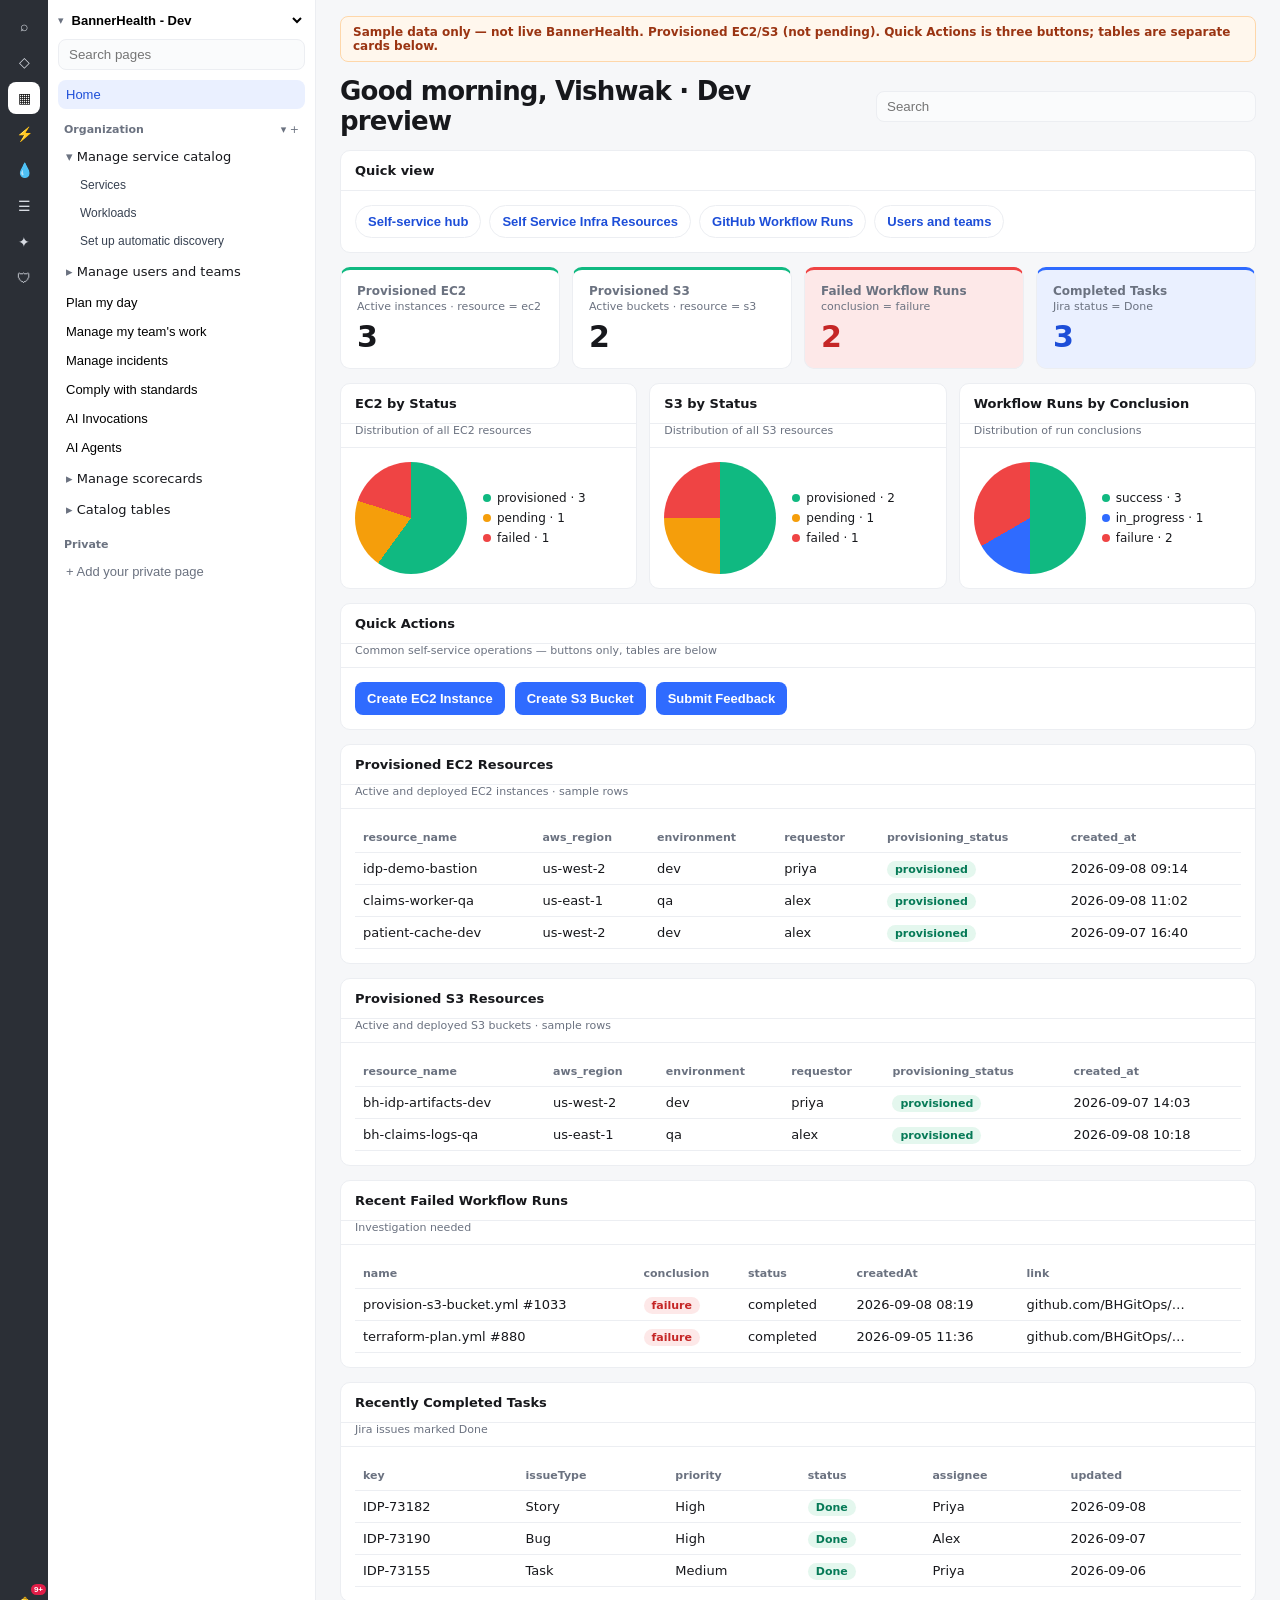
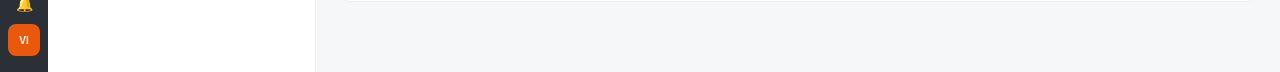
==== dashboard/OPEN-THIS.html @ 6543e271 "Add a double-click Home preview so the layout works without a local server. localhost:4173 on the cl" ====
<!DOCTYPE html>
<html lang="en">
<head>
  <meta charset="UTF-8" />
  <meta name="viewport" content="width=device-width, initial-scale=1.0" />
  <title>BannerHealth Home preview (sample data)</title>
  <style>
:root {
  --bg: #f6f7f9;
  --card: #fff;
  --text: #17181c;
  --muted: #6b7280;
  --line: #eceef2;
  --blue: #2f6bff;
  --green: #067a57;
  --amber: #b45309;
  --red: #c52626;
  --rail: #2b2f36;
}
* { box-sizing: border-box; }
body {
  margin: 0;
  font-family: Inter, "Segoe UI", system-ui, sans-serif;
  color: var(--text);
  background: var(--bg);
}
.shell {
  display: grid;
  grid-template-columns: 48px 268px 1fr;
  min-height: 100vh;
}
.rail {
  background: var(--rail);
  color: #d7dbe2;
  display: flex;
  flex-direction: column;
  align-items: center;
  padding: 10px 0 16px;
  gap: 4px;
}
.rail-btn {
  width: 32px;
  height: 32px;
  border: 0;
  border-radius: 8px;
  background: transparent;
  color: inherit;
  cursor: default;
  font-size: 14px;
  position: relative;
}
.rail-btn.active { background: #fff; color: #111; }
.rail-spacer { flex: 1; }
.bell span {
  position: absolute;
  top: -4px;
  right: -6px;
  background: #e11d48;
  color: #fff;
  font-size: 8px;
  font-weight: 700;
  padding: 1px 3px;
  border-radius: 8px;
}
.avatar {
  background: #ea580c;
  color: #fff;
  font-size: 10px;
  font-weight: 700;
}
.sidebar {
  background: #fff;
  border-right: 1px solid var(--line);
  padding: 12px 10px 32px;
  overflow: auto;
}
.org-switch {
  display: flex;
  align-items: center;
  gap: 4px;
  font-weight: 650;
  font-size: 13px;
  margin-bottom: 10px;
}
.org-switch select {
  border: 0;
  font-weight: 650;
  font-size: 13px;
  width: 100%;
  background: transparent;
  cursor: pointer;
}
.org-caret { color: var(--muted); font-size: 11px; }
.search {
  width: 100%;
  border: 1px solid var(--line);
  border-radius: 8px;
  padding: 7px 10px;
  background: #fafbfc;
  margin-bottom: 10px;
}
.search.wide { max-width: 380px; margin: 0; }
.nav-label {
  font-size: 11px;
  color: var(--muted);
  font-weight: 650;
  margin: 14px 6px 6px;
  display: flex;
  justify-content: space-between;
}
.nav-tools { font-weight: 500; }
.nav, summary {
  width: 100%;
  text-align: left;
  border: 0;
  background: transparent;
  padding: 7px 8px;
  border-radius: 8px;
  font-size: 13px;
  cursor: pointer;
}
.nav.home.active, .nav.active, .nav:hover, summary:hover { background: #eaf0ff; color: #1d4ed8; }
.nav.nested { padding-left: 22px; font-size: 12px; color: #374151; }
.nav.muted { color: var(--muted); }
details { margin: 2px 0; }
summary {
  list-style: none;
  font-size: 13px;
}
summary::-webkit-details-marker { display: none; }
summary::before { content: "▸ "; color: var(--muted); }
details[open] > summary::before { content: "▾ "; }
main { padding: 16px 24px 56px; overflow: auto; }
.sample-banner {
  background: #fff7ed;
  border: 1px solid #fed7aa;
  color: #9a3412;
  font-size: 12px;
  font-weight: 600;
  padding: 8px 12px;
  border-radius: 8px;
  margin-bottom: 14px;
}
.top {
  display: flex;
  justify-content: space-between;
  align-items: center;
  gap: 16px;
  margin-bottom: 14px;
}
.top h1 { font-size: 26px; font-weight: 650; margin: 0; letter-spacing: -0.03em; }
.quick-links, .kpis, .pies, .actions, .tables-stack { margin-bottom: 14px; }
.quick-chips {
  display: flex;
  flex-wrap: wrap;
  gap: 8px;
}
.chip {
  border: 1px solid var(--line);
  background: #fff;
  border-radius: 999px;
  padding: 8px 12px;
  font-size: 13px;
  color: #1d4ed8;
  font-weight: 600;
  cursor: pointer;
}
.kpis { display: grid; grid-template-columns: repeat(4, 1fr); gap: 12px; }
.kpi, .card {
  background: var(--card);
  border: 1px solid var(--line);
  border-radius: 10px;
}
.kpi { padding: 14px 16px; border-top: 3px solid #c9d4e8; }
.kpi.warn { border-top-color: #f59e0b; }
.kpi.bad { border-top-color: #ef4444; }
.kpi.good { border-top-color: #10b981; }
.kpi.info { border-top-color: var(--blue); }
.kpi .label { font-size: 12px; color: var(--muted); font-weight: 600; }
.kpi .hint { font-size: 11px; color: var(--muted); margin-top: 2px; }
.kpi .value { font-size: 30px; font-weight: 700; margin-top: 6px; letter-spacing: -0.04em; }
.pies { display: grid; grid-template-columns: repeat(3, 1fr); gap: 12px; }
.card h3 { margin: 0; font-size: 13px; padding: 12px 14px; border-bottom: 1px solid var(--line); }
.card .sub { font-size: 11px; color: var(--muted); font-weight: 500; margin: 0; padding: 0 14px 10px; border-bottom: 1px solid var(--line); }
.card-b { padding: 14px; }
.pie-wrap { display: flex; align-items: center; gap: 16px; }
.pie { width: 112px; height: 112px; border-radius: 50%; flex: 0 0 auto; }
.legend { font-size: 12px; display: grid; gap: 6px; }
.swatch { width: 8px; height: 8px; border-radius: 50%; display: inline-block; margin-right: 6px; }
.action-row { display: flex; flex-wrap: wrap; gap: 10px; }
.btn {
  border: 0;
  background: var(--blue);
  color: #fff;
  border-radius: 8px;
  padding: 9px 12px;
  font-weight: 600;
  font-size: 13px;
  cursor: pointer;
}
.tables-stack { display: grid; gap: 14px; }
table { width: 100%; border-collapse: collapse; font-size: 13px; }
th, td { text-align: left; padding: 8px; border-bottom: 1px solid var(--line); }
th { color: var(--muted); font-size: 11px; }
.badge { border-radius: 999px; padding: 2px 8px; font-size: 11px; font-weight: 650; }
.ok { background: #e4f7ee; color: var(--green); }
.warn { background: #fff4df; color: var(--amber); }
.bad { background: #fde8e8; color: var(--red); }
.info { background: #eaf0ff; color: #1d4ed8; }
.empty { color: var(--muted); font-size: 13px; padding: 8px 0; }
@media (max-width: 1200px) {
  .kpis, .pies { grid-template-columns: 1fr 1fr; }
}
@media (max-width: 900px) {
  .shell { grid-template-columns: 1fr; }
  .rail { display: none; }
  .kpis, .pies { grid-template-columns: 1fr; }
}

  </style>
</head>
<body>
  <div class="shell">
    <nav class="rail" aria-label="Port modules">
      <button class="rail-btn" title="Search">⌕</button>
      <button class="rail-btn" title="Catalog">◇</button>
      <button class="rail-btn active" title="Home">▦</button>
      <button class="rail-btn" title="Self-service">⚡</button>
      <button class="rail-btn" title="Data">💧</button>
      <button class="rail-btn" title="Builder">☰</button>
      <button class="rail-btn" title="AI">✦</button>
      <button class="rail-btn" title="Security">🛡</button>
      <span class="rail-spacer"></span>
      <button class="rail-btn bell" title="Notifications">🔔<span>9+</span></button>
      <button class="rail-btn avatar" title="You">VI</button>
    </nav>

    <aside class="sidebar">
      <label class="org-switch">
        <span class="org-caret">▾</span>
        <select id="orgSwitch" aria-label="Port organization">
          <option value="dev">BannerHealth - Dev</option>
          <option value="qa">BannerHealth - QA</option>
          <option value="prod">BannerHealth - Prod</option>
        </select>
      </label>
      <input class="search" placeholder="Search pages" />

      <button class="nav home active">Home</button>

      <div class="nav-label">
        Organization
        <span class="nav-tools">▾ +</span>
      </div>

      <details open>
        <summary>Manage service catalog</summary>
        <button class="nav nested">Services</button>
        <button class="nav nested">Workloads</button>
        <button class="nav nested">Set up automatic discovery</button>
      </details>
      <details>
        <summary>Manage users and teams</summary>
        <button class="nav nested">Users</button>
        <button class="nav nested">Environments</button>
        <button class="nav nested">Teams</button>
        <button class="nav nested">Groups</button>
      </details>
      <button class="nav">Plan my day</button>
      <button class="nav">Manage my team's work</button>
      <button class="nav">Manage incidents</button>
      <button class="nav">Comply with standards</button>
      <button class="nav">AI Invocations</button>
      <button class="nav">AI Agents</button>
      <details>
        <summary>Manage scorecards</summary>
        <button class="nav nested">Scorecards</button>
        <button class="nav nested">Scorecard rules</button>
        <button class="nav nested">Scorecard rule results</button>
      </details>
      <details>
        <summary>Catalog tables</summary>
        <button class="nav nested" data-table="jira">Self-Service Feedback</button>
        <button class="nav nested">Deployments</button>
        <button class="nav nested" data-table="runs">GitHub Workflow Runs</button>
        <button class="nav nested">GitHub Workflows</button>
        <button class="nav nested" data-table="ec2">Self Service Infra Resources</button>
        <button class="nav nested">AWS AMIs</button>
        <button class="nav nested">AWS Security Groups</button>
        <button class="nav nested">AWS Subnets</button>
        <button class="nav nested" data-table="ec2">Terraform-managed EC2</button>
        <button class="nav nested">Classic Load Balancers</button>
        <button class="nav nested">AWS KMS Keys</button>
        <button class="nav nested">Jira Teams</button>
      </details>

      <div class="nav-label">Private</div>
      <button class="nav muted">+ Add your private page</button>
    </aside>

    <main>
      <div class="sample-banner">
        Sample data only — not live BannerHealth. Provisioned EC2/S3 (not pending). Quick Actions is three buttons; tables are separate cards below.
      </div>
      <header class="top">
        <h1 id="greeting">Good afternoon</h1>
        <input class="search wide" id="globalSearch" placeholder="Search" />
      </header>

      <section class="quick-links" id="quickLinks"></section>
      <section class="kpis" id="kpis"></section>
      <section class="pies" id="pies"></section>
      <section class="actions" id="actions"></section>
      <section class="tables-stack" id="tables"></section>
    </main>
  </div>
  <script>
const DATA = {
  user: "Vishwak",
  infra: [
    { resource: "ec2", resource_name: "idp-demo-bastion", aws_region: "us-west-2", environment: "dev", requestor: "priya", provisioning_status: "provisioned", created_at: "2026-09-08 09:14" },
    { resource: "ec2", resource_name: "claims-worker-qa", aws_region: "us-east-1", environment: "qa", requestor: "alex", provisioning_status: "provisioned", created_at: "2026-09-08 11:02" },
    { resource: "ec2", resource_name: "patient-cache-dev", aws_region: "us-west-2", environment: "dev", requestor: "alex", provisioning_status: "provisioned", created_at: "2026-09-07 16:40" },
    { resource: "ec2", resource_name: "analytics-scratch", aws_region: "us-east-1", environment: "dev", requestor: "jordan", provisioning_status: "pending", created_at: "2026-09-06 08:21" },
    { resource: "ec2", resource_name: "tfc-runner-prod", aws_region: "us-west-2", environment: "prod", requestor: "priya", provisioning_status: "failed", created_at: "2026-09-05 13:55" },
    { resource: "s3", resource_name: "bh-idp-artifacts-dev", aws_region: "us-west-2", environment: "dev", requestor: "priya", provisioning_status: "provisioned", created_at: "2026-09-07 14:03" },
    { resource: "s3", resource_name: "bh-claims-logs-qa", aws_region: "us-east-1", environment: "qa", requestor: "alex", provisioning_status: "provisioned", created_at: "2026-09-08 10:18" },
    { resource: "s3", resource_name: "bh-analytics-raw-prod", aws_region: "us-east-1", environment: "prod", requestor: "jordan", provisioning_status: "pending", created_at: "2026-09-04 09:47" },
    { resource: "s3", resource_name: "bh-app-backups-dev", aws_region: "us-west-2", environment: "dev", requestor: "alex", provisioning_status: "failed", created_at: "2026-09-03 17:12" },
  ],
  runs: [
    { name: "change-ec2-instance.yml #1024", conclusion: "success", status: "completed", createdAt: "2026-09-08 12:01", link: "github.com/BHGitOps/…" },
    { name: "change-ec2-instance.yml #1041", conclusion: "in_progress", status: "queued", createdAt: "2026-09-08 12:22", link: "github.com/BHGitOps/…" },
    { name: "change-ec2-instance.yml #998", conclusion: "success", status: "completed", createdAt: "2026-09-07 18:44", link: "github.com/BHGitOps/…" },
    { name: "provision-s3-bucket.yml #1033", conclusion: "failure", status: "completed", createdAt: "2026-09-08 08:19", link: "github.com/BHGitOps/…" },
    { name: "provision-s3-bucket.yml #1011", conclusion: "success", status: "completed", createdAt: "2026-09-06 15:02", link: "github.com/BHGitOps/…" },
    { name: "terraform-plan.yml #880", conclusion: "failure", status: "completed", createdAt: "2026-09-05 11:36", link: "github.com/BHGitOps/…" },
  ],
  jira: [
    { key: "IDP-73182", issueType: "Story", priority: "High", status: "Done", assignee: "Priya", updated: "2026-09-08" },
    { key: "IDP-73201", issueType: "Task", priority: "Medium", status: "In Progress", assignee: "Alex", updated: "2026-09-08" },
    { key: "IDP-73218", issueType: "Story", priority: "Low", status: "To Do", assignee: "Jordan", updated: "2026-09-07" },
    { key: "IDP-73190", issueType: "Bug", priority: "High", status: "Done", assignee: "Alex", updated: "2026-09-07" },
    { key: "IDP-73155", issueType: "Task", priority: "Medium", status: "Done", assignee: "Priya", updated: "2026-09-06" },
  ],
};

const COLORS = {
  provisioned: "#10b981",
  pending: "#f59e0b",
  failed: "#ef4444",
  failure: "#ef4444",
  success: "#10b981",
  in_progress: "#2f6bff",
  Done: "#10b981",
};

function hourGreeting() {
  const h = new Date().getHours();
  if (h < 12) return "Good morning";
  if (h < 17) return "Good afternoon";
  return "Good evening";
}

function query() {
  return (document.getElementById("globalSearch").value || "").toLowerCase();
}

function match(row) {
  const q = query();
  if (!q) return true;
  return JSON.stringify(row).toLowerCase().includes(q);
}

function counts(list, key) {
  const out = {};
  list.forEach((item) => {
    out[item[key]] = (out[item[key]] || 0) + 1;
  });
  return out;
}

function pie(countsMap) {
  if (!Object.keys(countsMap).length) {
    return `<div class="empty">No data for this widget</div>`;
  }
  const total = Object.values(countsMap).reduce((a, b) => a + b, 0) || 1;
  let angle = 0;
  const stops = [];
  Object.entries(countsMap).forEach(([label, n]) => {
    const next = angle + (n / total) * 360;
    stops.push(`${COLORS[label] || "#cbd5e1"} ${angle}deg ${next}deg`);
    angle = next;
  });
  const legend = Object.entries(countsMap)
    .map(
      ([label, n]) =>
        `<div><span class="swatch" style="background:${COLORS[label] || "#cbd5e1"}"></span>${label} · ${n}</div>`
    )
    .join("");
  return `<div class="pie-wrap"><div class="pie" style="background:conic-gradient(${stops.join(",")})"></div><div class="legend">${legend}</div></div>`;
}

function badge(v) {
  const cls = ["provisioned", "success", "Done"].includes(v)
    ? "ok"
    : ["failed", "failure"].includes(v)
      ? "bad"
      : ["pending", "To Do"].includes(v)
        ? "warn"
        : "info";
  return `<span class="badge ${cls}">${v}</span>`;
}

function rowsHtml(list, cols) {
  if (!list.length) return `<div class="empty">No rows for this filter</div>`;
  return `<table><thead><tr>${cols.map((c) => `<th>${c.label}</th>`).join("")}</tr></thead>
    <tbody>${list
      .map(
        (r) =>
          `<tr>${cols
            .map((c) => `<td>${c.badge ? badge(r[c.key]) : r[c.key]}</td>`)
            .join("")}</tr>`
      )
      .join("")}</tbody></table>`;
}

function render() {
  const org = document.getElementById("orgSwitch").value;
  const orgLabel = { dev: "Dev", qa: "QA", prod: "Prod" }[org];
  document.getElementById("greeting").textContent = `${hourGreeting()}, ${DATA.user}  ·  ${orgLabel} preview`;

  const infra = DATA.infra.filter(match);
  const runs = DATA.runs.filter(match);
  const jira = DATA.jira.filter(match);
  const ec2 = infra.filter((r) => r.resource === "ec2");
  const s3 = infra.filter((r) => r.resource === "s3");
  const provisionedEc2 = ec2.filter((r) => r.provisioning_status === "provisioned");
  const provisionedS3 = s3.filter((r) => r.provisioning_status === "provisioned");
  const failedRuns = runs.filter((r) => r.conclusion === "failure");
  const doneJira = jira.filter((r) => r.status === "Done");

  document.getElementById("quickLinks").innerHTML = `
    <article class="card">
      <h3>Quick view</h3>
      <div class="card-b quick-chips">
        <button class="chip">Self-service hub</button>
        <button class="chip" data-table="ec2">Self Service Infra Resources</button>
        <button class="chip" data-table="runs">GitHub Workflow Runs</button>
        <button class="chip">Users and teams</button>
      </div>
    </article>`;

  document.getElementById("kpis").innerHTML = `
    <div class="kpi good">
      <div class="label">Provisioned EC2</div>
      <div class="hint">Active instances · resource = ec2</div>
      <div class="value">${provisionedEc2.length}</div>
    </div>
    <div class="kpi good">
      <div class="label">Provisioned S3</div>
      <div class="hint">Active buckets · resource = s3</div>
      <div class="value">${provisionedS3.length}</div>
    </div>
    <div class="kpi bad">
      <div class="label">Failed Workflow Runs</div>
      <div class="hint">conclusion = failure</div>
      <div class="value">${failedRuns.length}</div>
    </div>
    <div class="kpi info">
      <div class="label">Completed Tasks</div>
      <div class="hint">Jira status = Done</div>
      <div class="value">${doneJira.length}</div>
    </div>`;

  document.getElementById("pies").innerHTML = `
    <article class="card">
      <h3>EC2 by Status</h3>
      <p class="sub">Distribution of all EC2 resources</p>
      <div class="card-b">${pie(counts(ec2, "provisioning_status"))}</div>
    </article>
    <article class="card">
      <h3>S3 by Status</h3>
      <p class="sub">Distribution of all S3 resources</p>
      <div class="card-b">${pie(counts(s3, "provisioning_status"))}</div>
    </article>
    <article class="card">
      <h3>Workflow Runs by Conclusion</h3>
      <p class="sub">Distribution of run conclusions</p>
      <div class="card-b">${pie(counts(runs, "conclusion"))}</div>
    </article>`;

  document.getElementById("actions").innerHTML = `
    <article class="card">
      <h3>Quick Actions</h3>
      <p class="sub">Common self-service operations — buttons only, tables are below</p>
      <div class="card-b action-row">
        <button class="btn">Create EC2 Instance</button>
        <button class="btn">Create S3 Bucket</button>
        <button class="btn">Submit Feedback</button>
      </div>
    </article>`;

  document.getElementById("tables").innerHTML = `
    <article class="card" id="table-ec2">
      <h3>Provisioned EC2 Resources</h3>
      <p class="sub">Active and deployed EC2 instances · sample rows</p>
      <div class="card-b">${rowsHtml(provisionedEc2, [
        { key: "resource_name", label: "resource_name" },
        { key: "aws_region", label: "aws_region" },
        { key: "environment", label: "environment" },
        { key: "requestor", label: "requestor" },
        { key: "provisioning_status", label: "provisioning_status", badge: true },
        { key: "created_at", label: "created_at" },
      ])}</div>
    </article>
    <article class="card" id="table-s3">
      <h3>Provisioned S3 Resources</h3>
      <p class="sub">Active and deployed S3 buckets · sample rows</p>
      <div class="card-b">${rowsHtml(provisionedS3, [
        { key: "resource_name", label: "resource_name" },
        { key: "aws_region", label: "aws_region" },
        { key: "environment", label: "environment" },
        { key: "requestor", label: "requestor" },
        { key: "provisioning_status", label: "provisioning_status", badge: true },
        { key: "created_at", label: "created_at" },
      ])}</div>
    </article>
    <article class="card" id="table-runs">
      <h3>Recent Failed Workflow Runs</h3>
      <p class="sub">Investigation needed</p>
      <div class="card-b">${rowsHtml(failedRuns, [
        { key: "name", label: "name" },
        { key: "conclusion", label: "conclusion", badge: true },
        { key: "status", label: "status" },
        { key: "createdAt", label: "createdAt" },
        { key: "link", label: "link" },
      ])}</div>
    </article>
    <article class="card" id="table-jira">
      <h3>Recently Completed Tasks</h3>
      <p class="sub">Jira issues marked Done</p>
      <div class="card-b">${rowsHtml(doneJira, [
        { key: "key", label: "key" },
        { key: "issueType", label: "issueType" },
        { key: "priority", label: "priority" },
        { key: "status", label: "status", badge: true },
        { key: "assignee", label: "assignee" },
        { key: "updated", label: "updated" },
      ])}</div>
    </article>`;
}

document.getElementById("orgSwitch").onchange = render;
document.getElementById("globalSearch").oninput = render;
document.addEventListener("click", (e) => {
  const btn = e.target.closest("[data-table]");
  if (!btn) return;
  document.getElementById("table-" + btn.dataset.table)?.scrollIntoView({ behavior: "smooth" });
});
render();

  </script>
</body>
</html>
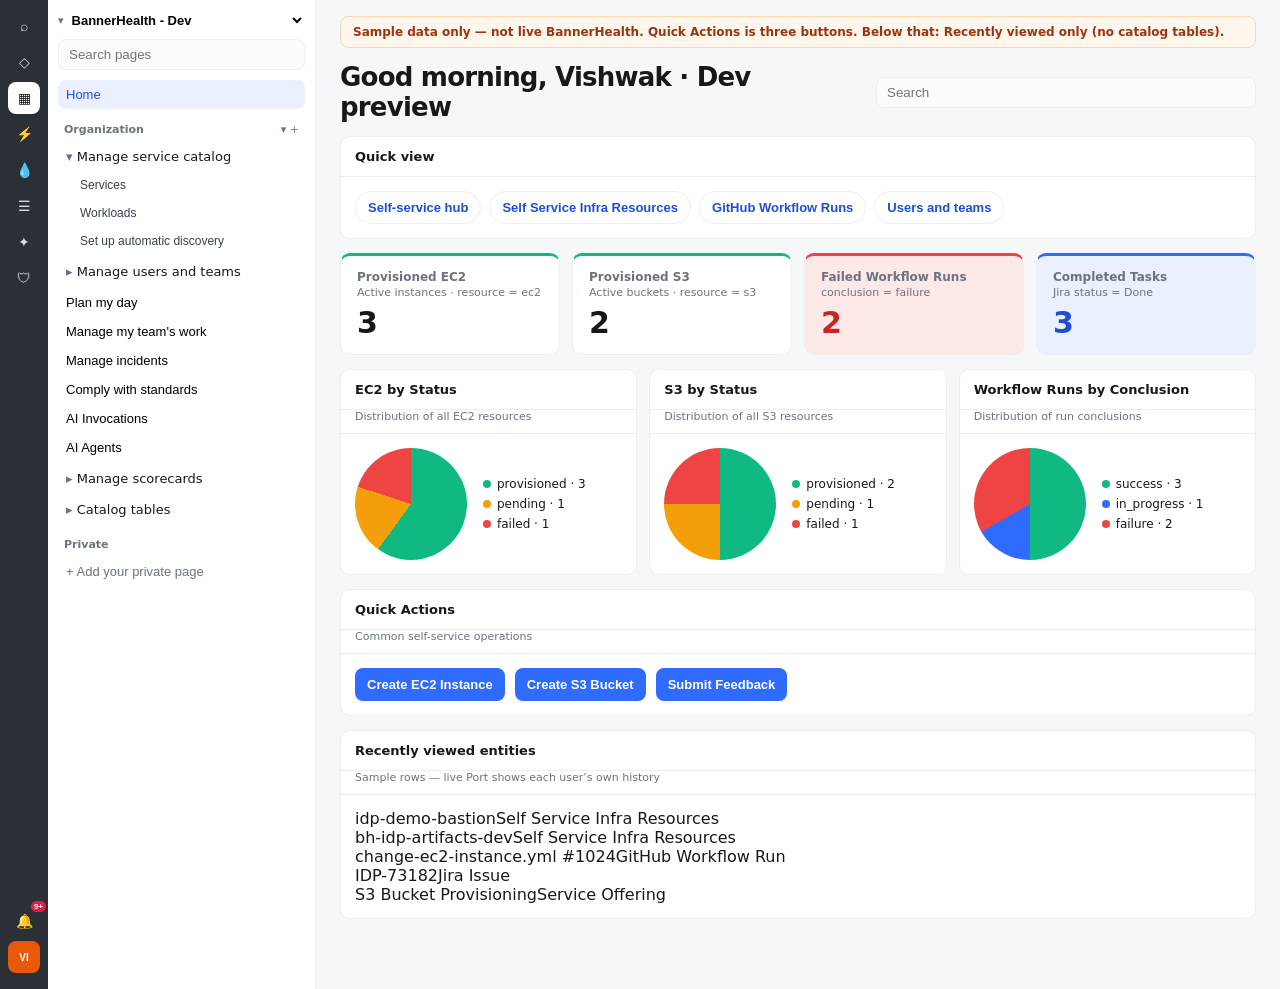
==== commit 0d4d4f4b: "Replace Home catalog tables with Recently viewed only. Keep KPIs, pies, and three Quick Action butto" ====
--- a/dashboard/OPEN-THIS.html
+++ b/dashboard/OPEN-THIS.html
@@ -300,7 +300,7 @@
 
     <main>
       <div class="sample-banner">
-        Sample data only — not live BannerHealth. Provisioned EC2/S3 (not pending). Quick Actions is three buttons; tables are separate cards below.
+        Sample data only — not live BannerHealth. Quick Actions is three buttons. Below that: Recently viewed only (no catalog tables).
       </div>
       <header class="top">
         <h1 id="greeting">Good afternoon</h1>
@@ -311,7 +311,7 @@
       <section class="kpis" id="kpis"></section>
       <section class="pies" id="pies"></section>
       <section class="actions" id="actions"></section>
-      <section class="tables-stack" id="tables"></section>
+      <section class="tables-stack" id="recentlyViewed"></section>
     </main>
   </div>
   <script>
@@ -445,8 +445,8 @@
       <h3>Quick view</h3>
       <div class="card-b quick-chips">
         <button class="chip">Self-service hub</button>
-        <button class="chip" data-table="ec2">Self Service Infra Resources</button>
-        <button class="chip" data-table="runs">GitHub Workflow Runs</button>
+        <button class="chip">Self Service Infra Resources</button>
+        <button class="chip">GitHub Workflow Runs</button>
         <button class="chip">Users and teams</button>
       </div>
     </article>`;
@@ -493,7 +493,7 @@
   document.getElementById("actions").innerHTML = `
     <article class="card">
       <h3>Quick Actions</h3>
-      <p class="sub">Common self-service operations — buttons only, tables are below</p>
+      <p class="sub">Common self-service operations</p>
       <div class="card-b action-row">
         <button class="btn">Create EC2 Instance</button>
         <button class="btn">Create S3 Bucket</button>
@@ -501,63 +501,22 @@
       </div>
     </article>`;
 
-  document.getElementById("tables").innerHTML = `
-    <article class="card" id="table-ec2">
-      <h3>Provisioned EC2 Resources</h3>
-      <p class="sub">Active and deployed EC2 instances · sample rows</p>
-      <div class="card-b">${rowsHtml(provisionedEc2, [
-        { key: "resource_name", label: "resource_name" },
-        { key: "aws_region", label: "aws_region" },
-        { key: "environment", label: "environment" },
-        { key: "requestor", label: "requestor" },
-        { key: "provisioning_status", label: "provisioning_status", badge: true },
-        { key: "created_at", label: "created_at" },
-      ])}</div>
-    </article>
-    <article class="card" id="table-s3">
-      <h3>Provisioned S3 Resources</h3>
-      <p class="sub">Active and deployed S3 buckets · sample rows</p>
-      <div class="card-b">${rowsHtml(provisionedS3, [
-        { key: "resource_name", label: "resource_name" },
-        { key: "aws_region", label: "aws_region" },
-        { key: "environment", label: "environment" },
-        { key: "requestor", label: "requestor" },
-        { key: "provisioning_status", label: "provisioning_status", badge: true },
-        { key: "created_at", label: "created_at" },
-      ])}</div>
-    </article>
-    <article class="card" id="table-runs">
-      <h3>Recent Failed Workflow Runs</h3>
-      <p class="sub">Investigation needed</p>
-      <div class="card-b">${rowsHtml(failedRuns, [
-        { key: "name", label: "name" },
-        { key: "conclusion", label: "conclusion", badge: true },
-        { key: "status", label: "status" },
-        { key: "createdAt", label: "createdAt" },
-        { key: "link", label: "link" },
-      ])}</div>
-    </article>
-    <article class="card" id="table-jira">
-      <h3>Recently Completed Tasks</h3>
-      <p class="sub">Jira issues marked Done</p>
-      <div class="card-b">${rowsHtml(doneJira, [
-        { key: "key", label: "key" },
-        { key: "issueType", label: "issueType" },
-        { key: "priority", label: "priority" },
-        { key: "status", label: "status", badge: true },
-        { key: "assignee", label: "assignee" },
-        { key: "updated", label: "updated" },
-      ])}</div>
+  document.getElementById("recentlyViewed").innerHTML = `
+    <article class="card" id="table-viewed">
+      <h3>Recently viewed entities</h3>
+      <p class="sub">Sample rows — live Port shows each user’s own history</p>
+      <div class="card-b">
+        <div class="row"><span>idp-demo-bastion</span><span class="type">Self Service Infra Resources</span></div>
+        <div class="row"><span>bh-idp-artifacts-dev</span><span class="type">Self Service Infra Resources</span></div>
+        <div class="row"><span>change-ec2-instance.yml #1024</span><span class="type">GitHub Workflow Run</span></div>
+        <div class="row"><span>IDP-73182</span><span class="type">Jira Issue</span></div>
+        <div class="row"><span>S3 Bucket Provisioning</span><span class="type">Service Offering</span></div>
+      </div>
     </article>`;
 }
 
 document.getElementById("orgSwitch").onchange = render;
 document.getElementById("globalSearch").oninput = render;
-document.addEventListener("click", (e) => {
-  const btn = e.target.closest("[data-table]");
-  if (!btn) return;
-  document.getElementById("table-" + btn.dataset.table)?.scrollIntoView({ behavior: "smooth" });
-});
 render();
 
   </script>
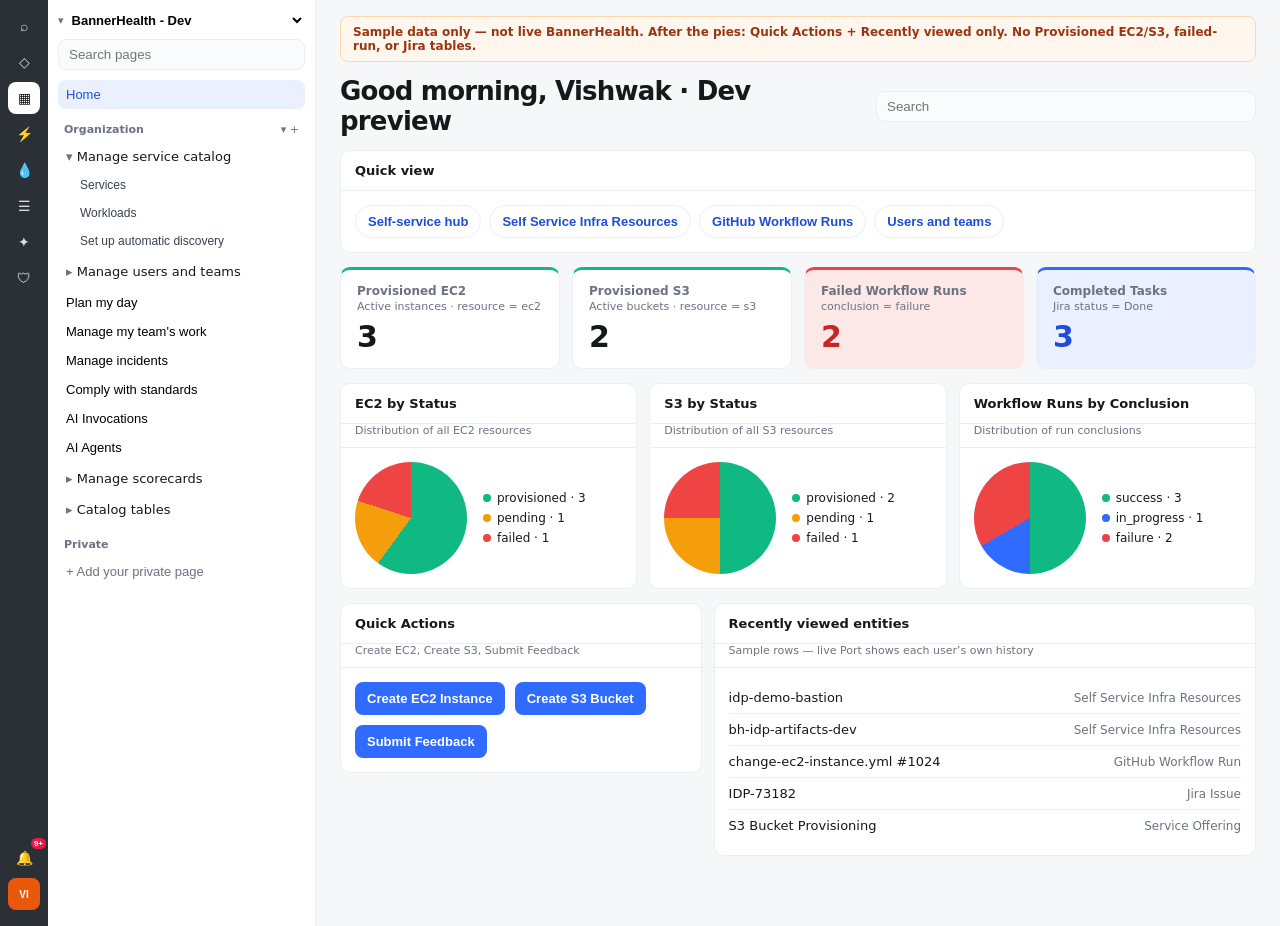
==== commit 47cccdf1: "Put Recently viewed beside Quick Actions; drop leftover catalog tables. home.json still listed explo" ====
--- a/dashboard/OPEN-THIS.html
+++ b/dashboard/OPEN-THIS.html
@@ -149,7 +149,26 @@
   margin-bottom: 14px;
 }
 .top h1 { font-size: 26px; font-weight: 650; margin: 0; letter-spacing: -0.03em; }
-.quick-links, .kpis, .pies, .actions, .tables-stack { margin-bottom: 14px; }
+.quick-links, .kpis, .pies { margin-bottom: 14px; }
+.actions-and-viewed {
+  display: grid;
+  grid-template-columns: 2fr 3fr;
+  gap: 12px;
+  margin-bottom: 14px;
+  align-items: start;
+}
+.actions, .recent { margin-bottom: 0; }
+.recent .row {
+  display: flex;
+  justify-content: space-between;
+  align-items: baseline;
+  gap: 12px;
+  padding: 8px 0;
+  border-bottom: 1px solid var(--line);
+  font-size: 13px;
+}
+.recent .row:last-child { border-bottom: 0; }
+.recent .type { color: var(--muted); font-size: 12px; white-space: nowrap; }
 .quick-chips {
   display: flex;
   flex-wrap: wrap;
@@ -210,11 +229,12 @@
 .empty { color: var(--muted); font-size: 13px; padding: 8px 0; }
 @media (max-width: 1200px) {
   .kpis, .pies { grid-template-columns: 1fr 1fr; }
+  .actions-and-viewed { grid-template-columns: 1fr; }
 }
 @media (max-width: 900px) {
   .shell { grid-template-columns: 1fr; }
   .rail { display: none; }
-  .kpis, .pies { grid-template-columns: 1fr; }
+  .kpis, .pies, .actions-and-viewed { grid-template-columns: 1fr; }
 }
 
   </style>
@@ -300,7 +320,7 @@
 
     <main>
       <div class="sample-banner">
-        Sample data only — not live BannerHealth. Quick Actions is three buttons. Below that: Recently viewed only (no catalog tables).
+        Sample data only — not live BannerHealth. After the pies: Quick Actions + Recently viewed only. No Provisioned EC2/S3, failed-run, or Jira tables.
       </div>
       <header class="top">
         <h1 id="greeting">Good afternoon</h1>
@@ -310,8 +330,10 @@
       <section class="quick-links" id="quickLinks"></section>
       <section class="kpis" id="kpis"></section>
       <section class="pies" id="pies"></section>
-      <section class="actions" id="actions"></section>
-      <section class="tables-stack" id="recentlyViewed"></section>
+      <section class="actions-and-viewed" id="actionsAndViewed">
+        <section class="actions" id="actions"></section>
+        <section class="recent" id="recentlyViewed"></section>
+      </section>
     </main>
   </div>
   <script>
@@ -401,30 +423,6 @@
   return `<div class="pie-wrap"><div class="pie" style="background:conic-gradient(${stops.join(",")})"></div><div class="legend">${legend}</div></div>`;
 }
 
-function badge(v) {
-  const cls = ["provisioned", "success", "Done"].includes(v)
-    ? "ok"
-    : ["failed", "failure"].includes(v)
-      ? "bad"
-      : ["pending", "To Do"].includes(v)
-        ? "warn"
-        : "info";
-  return `<span class="badge ${cls}">${v}</span>`;
-}
-
-function rowsHtml(list, cols) {
-  if (!list.length) return `<div class="empty">No rows for this filter</div>`;
-  return `<table><thead><tr>${cols.map((c) => `<th>${c.label}</th>`).join("")}</tr></thead>
-    <tbody>${list
-      .map(
-        (r) =>
-          `<tr>${cols
-            .map((c) => `<td>${c.badge ? badge(r[c.key]) : r[c.key]}</td>`)
-            .join("")}</tr>`
-      )
-      .join("")}</tbody></table>`;
-}
-
 function render() {
   const org = document.getElementById("orgSwitch").value;
   const orgLabel = { dev: "Dev", qa: "QA", prod: "Prod" }[org];
@@ -493,7 +491,7 @@
   document.getElementById("actions").innerHTML = `
     <article class="card">
       <h3>Quick Actions</h3>
-      <p class="sub">Common self-service operations</p>
+      <p class="sub">Create EC2, Create S3, Submit Feedback</p>
       <div class="card-b action-row">
         <button class="btn">Create EC2 Instance</button>
         <button class="btn">Create S3 Bucket</button>
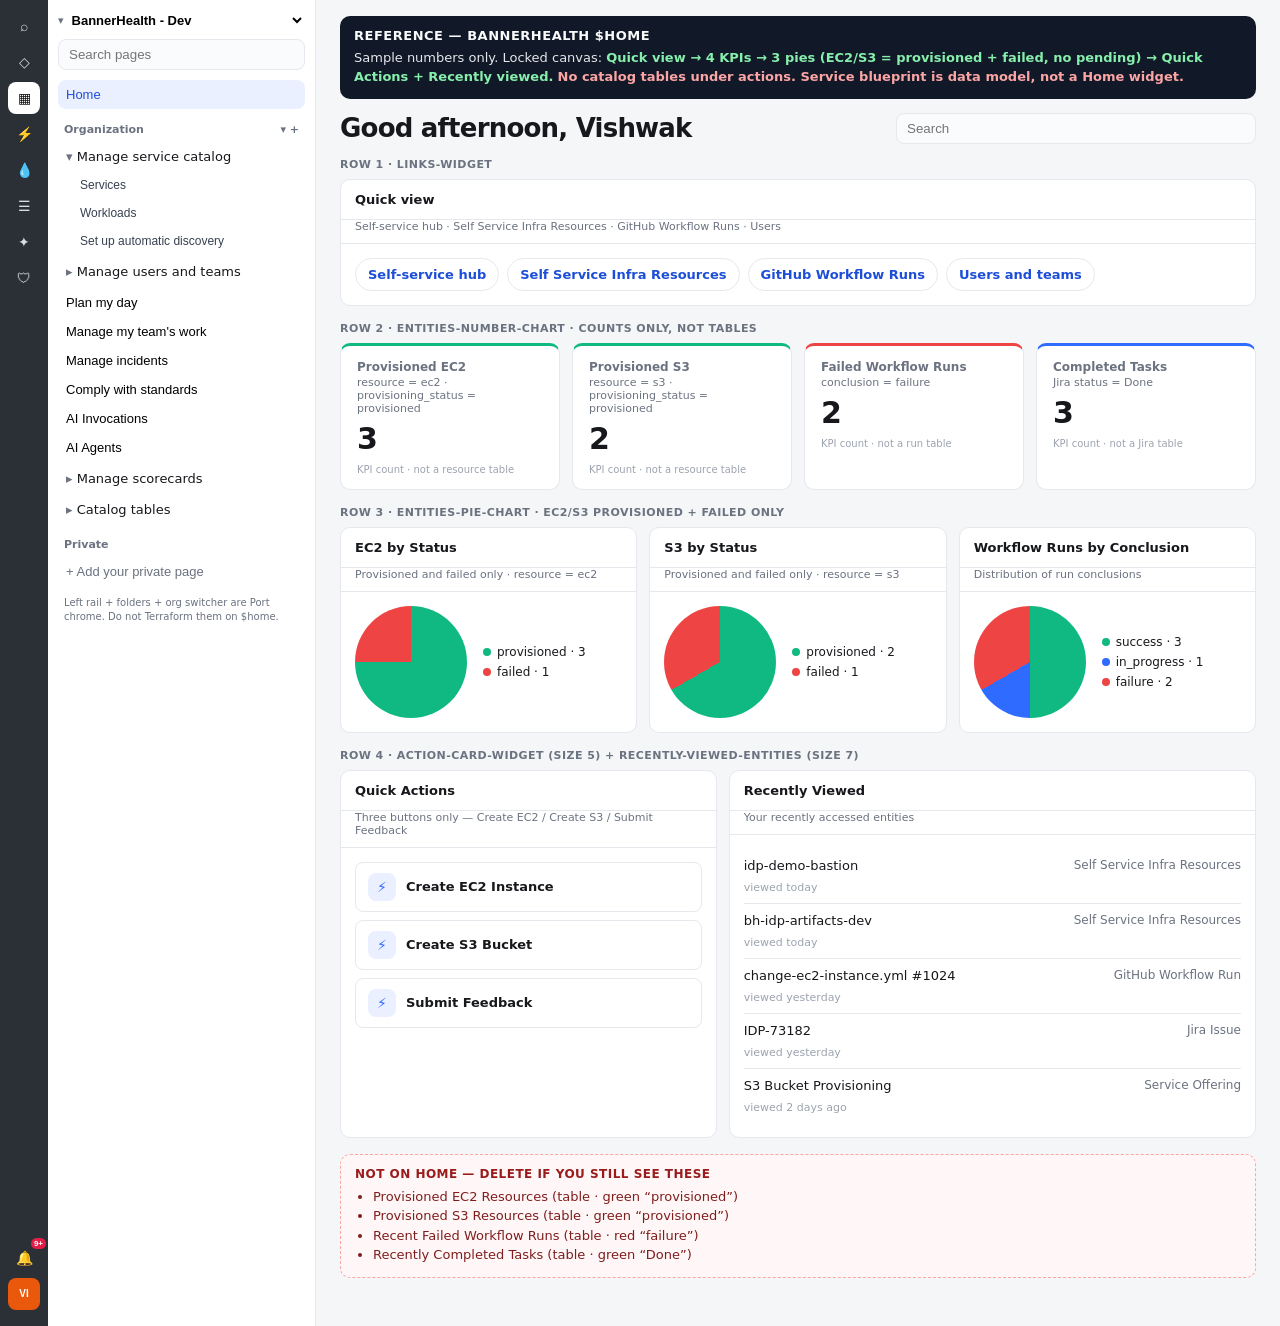
==== commit fcb42a85: "Show only provisioned and failed on Home EC2/S3 pies. Match the BHGitOps pages-home.tf filters: row " ====
--- a/dashboard/OPEN-THIS.html
+++ b/dashboard/OPEN-THIS.html
@@ -3,14 +3,14 @@
 <head>
   <meta charset="UTF-8" />
   <meta name="viewport" content="width=device-width, initial-scale=1.0" />
-  <title>BannerHealth Home preview (sample data)</title>
+  <title>BannerHealth Home — reference dashboard</title>
   <style>
 :root {
-  --bg: #f6f7f9;
+  --bg: #f4f6f8;
   --card: #fff;
   --text: #17181c;
   --muted: #6b7280;
-  --line: #eceef2;
+  --line: #e6e8ee;
   --blue: #2f6bff;
   --green: #067a57;
   --amber: #b45309;
@@ -39,204 +39,121 @@
   gap: 4px;
 }
 .rail-btn {
-  width: 32px;
-  height: 32px;
-  border: 0;
-  border-radius: 8px;
-  background: transparent;
-  color: inherit;
-  cursor: default;
-  font-size: 14px;
-  position: relative;
+  width: 32px; height: 32px; border: 0; border-radius: 8px;
+  background: transparent; color: inherit; font-size: 14px; position: relative;
 }
 .rail-btn.active { background: #fff; color: #111; }
 .rail-spacer { flex: 1; }
 .bell span {
-  position: absolute;
-  top: -4px;
-  right: -6px;
-  background: #e11d48;
-  color: #fff;
-  font-size: 8px;
-  font-weight: 700;
-  padding: 1px 3px;
-  border-radius: 8px;
-}
-.avatar {
-  background: #ea580c;
-  color: #fff;
-  font-size: 10px;
-  font-weight: 700;
-}
+  position: absolute; top: -4px; right: -6px; background: #e11d48; color: #fff;
+  font-size: 8px; font-weight: 700; padding: 1px 3px; border-radius: 8px;
+}
+.avatar { background: #ea580c; color: #fff; font-size: 10px; font-weight: 700; }
 .sidebar {
-  background: #fff;
-  border-right: 1px solid var(--line);
-  padding: 12px 10px 32px;
-  overflow: auto;
+  background: #fff; border-right: 1px solid var(--line); padding: 12px 10px 32px; overflow: auto;
 }
 .org-switch {
-  display: flex;
-  align-items: center;
-  gap: 4px;
-  font-weight: 650;
-  font-size: 13px;
-  margin-bottom: 10px;
-}
-.org-switch select {
-  border: 0;
-  font-weight: 650;
-  font-size: 13px;
-  width: 100%;
-  background: transparent;
-  cursor: pointer;
-}
+  display: flex; align-items: center; gap: 4px; font-weight: 650; font-size: 13px; margin-bottom: 10px;
+}
+.org-switch select { border: 0; font-weight: 650; font-size: 13px; width: 100%; background: transparent; }
 .org-caret { color: var(--muted); font-size: 11px; }
 .search {
-  width: 100%;
-  border: 1px solid var(--line);
-  border-radius: 8px;
-  padding: 7px 10px;
-  background: #fafbfc;
-  margin-bottom: 10px;
-}
-.search.wide { max-width: 380px; margin: 0; }
+  width: 100%; border: 1px solid var(--line); border-radius: 8px; padding: 7px 10px;
+  background: #fafbfc; margin-bottom: 10px;
+}
+.search.wide { max-width: 360px; margin: 0; }
 .nav-label {
-  font-size: 11px;
-  color: var(--muted);
-  font-weight: 650;
-  margin: 14px 6px 6px;
-  display: flex;
-  justify-content: space-between;
-}
-.nav-tools { font-weight: 500; }
+  font-size: 11px; color: var(--muted); font-weight: 650; margin: 14px 6px 6px;
+  display: flex; justify-content: space-between;
+}
 .nav, summary {
-  width: 100%;
-  text-align: left;
-  border: 0;
-  background: transparent;
-  padding: 7px 8px;
-  border-radius: 8px;
-  font-size: 13px;
-  cursor: pointer;
-}
-.nav.home.active, .nav.active, .nav:hover, summary:hover { background: #eaf0ff; color: #1d4ed8; }
+  width: 100%; text-align: left; border: 0; background: transparent;
+  padding: 7px 8px; border-radius: 8px; font-size: 13px;
+}
+.nav.home.active, .nav:hover, summary:hover { background: #eaf0ff; color: #1d4ed8; }
 .nav.nested { padding-left: 22px; font-size: 12px; color: #374151; }
 .nav.muted { color: var(--muted); }
 details { margin: 2px 0; }
-summary {
-  list-style: none;
-  font-size: 13px;
-}
+summary { list-style: none; font-size: 13px; }
 summary::-webkit-details-marker { display: none; }
 summary::before { content: "▸ "; color: var(--muted); }
 details[open] > summary::before { content: "▾ "; }
-main { padding: 16px 24px 56px; overflow: auto; }
-.sample-banner {
-  background: #fff7ed;
-  border: 1px solid #fed7aa;
-  color: #9a3412;
-  font-size: 12px;
-  font-weight: 600;
-  padding: 8px 12px;
-  border-radius: 8px;
-  margin-bottom: 14px;
-}
-.top {
-  display: flex;
-  justify-content: space-between;
-  align-items: center;
-  gap: 16px;
-  margin-bottom: 14px;
-}
+.chrome-note {
+  margin: 10px 6px 0; font-size: 10px; color: var(--muted); line-height: 1.4;
+}
+main { padding: 16px 24px 48px; overflow: auto; }
+.spec {
+  background: #111827; color: #f9fafb; border-radius: 10px; padding: 12px 14px; margin-bottom: 14px;
+}
+.spec h2 { margin: 0 0 6px; font-size: 13px; font-weight: 700; letter-spacing: 0.04em; text-transform: uppercase; }
+.spec p { margin: 0; font-size: 13px; line-height: 1.45; color: #e5e7eb; }
+.spec .keep { color: #86efac; font-weight: 650; }
+.spec .drop { color: #fca5a5; font-weight: 650; }
+.top { display: flex; justify-content: space-between; align-items: center; gap: 16px; margin-bottom: 14px; }
 .top h1 { font-size: 26px; font-weight: 650; margin: 0; letter-spacing: -0.03em; }
-.quick-links, .kpis, .pies { margin-bottom: 14px; }
+.row-label {
+  font-size: 11px; font-weight: 700; color: #6b7280; letter-spacing: 0.04em;
+  text-transform: uppercase; margin: 0 0 8px;
+}
+.quick-links, .kpis, .pies, .actions-and-viewed { margin-bottom: 16px; }
+.kpis { display: grid; grid-template-columns: repeat(4, 1fr); gap: 12px; }
+.pies { display: grid; grid-template-columns: repeat(3, 1fr); gap: 12px; }
 .actions-and-viewed {
-  display: grid;
-  grid-template-columns: 2fr 3fr;
-  gap: 12px;
-  margin-bottom: 14px;
-  align-items: start;
-}
-.actions, .recent { margin-bottom: 0; }
-.recent .row {
-  display: flex;
-  justify-content: space-between;
-  align-items: baseline;
-  gap: 12px;
-  padding: 8px 0;
-  border-bottom: 1px solid var(--line);
-  font-size: 13px;
-}
-.recent .row:last-child { border-bottom: 0; }
-.recent .type { color: var(--muted); font-size: 12px; white-space: nowrap; }
-.quick-chips {
-  display: flex;
-  flex-wrap: wrap;
-  gap: 8px;
-}
-.chip {
-  border: 1px solid var(--line);
-  background: #fff;
-  border-radius: 999px;
-  padding: 8px 12px;
-  font-size: 13px;
-  color: #1d4ed8;
-  font-weight: 600;
-  cursor: pointer;
-}
-.kpis { display: grid; grid-template-columns: repeat(4, 1fr); gap: 12px; }
+  display: grid; grid-template-columns: 5fr 7fr; gap: 12px; align-items: stretch;
+}
 .kpi, .card {
-  background: var(--card);
-  border: 1px solid var(--line);
-  border-radius: 10px;
+  background: var(--card); border: 1px solid var(--line); border-radius: 10px;
 }
 .kpi { padding: 14px 16px; border-top: 3px solid #c9d4e8; }
-.kpi.warn { border-top-color: #f59e0b; }
+.kpi.good { border-top-color: #10b981; }
 .kpi.bad { border-top-color: #ef4444; }
-.kpi.good { border-top-color: #10b981; }
 .kpi.info { border-top-color: var(--blue); }
 .kpi .label { font-size: 12px; color: var(--muted); font-weight: 600; }
 .kpi .hint { font-size: 11px; color: var(--muted); margin-top: 2px; }
 .kpi .value { font-size: 30px; font-weight: 700; margin-top: 6px; letter-spacing: -0.04em; }
-.pies { display: grid; grid-template-columns: repeat(3, 1fr); gap: 12px; }
+.kpi .type { font-size: 10px; color: #9ca3af; margin-top: 8px; }
 .card h3 { margin: 0; font-size: 13px; padding: 12px 14px; border-bottom: 1px solid var(--line); }
 .card .sub { font-size: 11px; color: var(--muted); font-weight: 500; margin: 0; padding: 0 14px 10px; border-bottom: 1px solid var(--line); }
 .card-b { padding: 14px; }
+.quick-chips { display: flex; flex-wrap: wrap; gap: 8px; }
+.chip {
+  border: 1px solid var(--line); background: #fff; border-radius: 999px;
+  padding: 8px 12px; font-size: 13px; color: #1d4ed8; font-weight: 600;
+}
 .pie-wrap { display: flex; align-items: center; gap: 16px; }
 .pie { width: 112px; height: 112px; border-radius: 50%; flex: 0 0 auto; }
 .legend { font-size: 12px; display: grid; gap: 6px; }
 .swatch { width: 8px; height: 8px; border-radius: 50%; display: inline-block; margin-right: 6px; }
-.action-row { display: flex; flex-wrap: wrap; gap: 10px; }
-.btn {
-  border: 0;
-  background: var(--blue);
-  color: #fff;
-  border-radius: 8px;
-  padding: 9px 12px;
-  font-weight: 600;
-  font-size: 13px;
-  cursor: pointer;
-}
-.tables-stack { display: grid; gap: 14px; }
-table { width: 100%; border-collapse: collapse; font-size: 13px; }
-th, td { text-align: left; padding: 8px; border-bottom: 1px solid var(--line); }
-th { color: var(--muted); font-size: 11px; }
-.badge { border-radius: 999px; padding: 2px 8px; font-size: 11px; font-weight: 650; }
-.ok { background: #e4f7ee; color: var(--green); }
-.warn { background: #fff4df; color: var(--amber); }
-.bad { background: #fde8e8; color: var(--red); }
-.info { background: #eaf0ff; color: #1d4ed8; }
-.empty { color: var(--muted); font-size: 13px; padding: 8px 0; }
+.action-list { display: grid; gap: 8px; }
+.action {
+  display: flex; align-items: center; gap: 10px; border: 1px solid var(--line);
+  border-radius: 8px; padding: 10px 12px; font-size: 13px; font-weight: 600;
+}
+.bolt {
+  width: 28px; height: 28px; border-radius: 8px; background: #eaf0ff; color: var(--blue);
+  display: grid; place-items: center; font-size: 14px; flex: 0 0 auto;
+}
+.recent .row {
+  display: grid; grid-template-columns: 1fr auto; gap: 8px 12px;
+  padding: 9px 0; border-bottom: 1px solid var(--line); font-size: 13px;
+}
+.recent .row:last-child { border-bottom: 0; }
+.recent .type { color: var(--muted); font-size: 12px; }
+.recent .when { color: #9ca3af; font-size: 11px; grid-column: 1 / -1; }
+.excluded {
+  border: 1px dashed #fca5a5; background: #fff7f7; border-radius: 10px; padding: 12px 14px;
+}
+.excluded h3 { margin: 0 0 6px; font-size: 12px; color: #991b1b; text-transform: uppercase; letter-spacing: 0.04em; }
+.excluded ul { margin: 0; padding-left: 18px; color: #7f1d1d; font-size: 13px; line-height: 1.5; }
 @media (max-width: 1200px) {
   .kpis, .pies { grid-template-columns: 1fr 1fr; }
   .actions-and-viewed { grid-template-columns: 1fr; }
 }
 @media (max-width: 900px) {
   .shell { grid-template-columns: 1fr; }
-  .rail { display: none; }
-  .kpis, .pies, .actions-and-viewed { grid-template-columns: 1fr; }
-}
-
+  .rail, .sidebar { display: none; }
+  .kpis, .pies { grid-template-columns: 1fr; }
+}
   </style>
 </head>
 <body>
@@ -258,21 +175,15 @@
     <aside class="sidebar">
       <label class="org-switch">
         <span class="org-caret">▾</span>
-        <select id="orgSwitch" aria-label="Port organization">
-          <option value="dev">BannerHealth - Dev</option>
-          <option value="qa">BannerHealth - QA</option>
-          <option value="prod">BannerHealth - Prod</option>
+        <select aria-label="Port organization">
+          <option>BannerHealth - Dev</option>
+          <option>BannerHealth - QA</option>
+          <option>BannerHealth - Prod</option>
         </select>
       </label>
       <input class="search" placeholder="Search pages" />
-
       <button class="nav home active">Home</button>
-
-      <div class="nav-label">
-        Organization
-        <span class="nav-tools">▾ +</span>
-      </div>
-
+      <div class="nav-label">Organization <span>▾ +</span></div>
       <details open>
         <summary>Manage service catalog</summary>
         <button class="nav nested">Services</button>
@@ -300,223 +211,153 @@
       </details>
       <details>
         <summary>Catalog tables</summary>
-        <button class="nav nested" data-table="jira">Self-Service Feedback</button>
+        <button class="nav nested">Self-Service Feedback</button>
         <button class="nav nested">Deployments</button>
-        <button class="nav nested" data-table="runs">GitHub Workflow Runs</button>
+        <button class="nav nested">GitHub Workflow Runs</button>
         <button class="nav nested">GitHub Workflows</button>
-        <button class="nav nested" data-table="ec2">Self Service Infra Resources</button>
+        <button class="nav nested">Self Service Infra Resources</button>
         <button class="nav nested">AWS AMIs</button>
         <button class="nav nested">AWS Security Groups</button>
         <button class="nav nested">AWS Subnets</button>
-        <button class="nav nested" data-table="ec2">Terraform-managed EC2</button>
+        <button class="nav nested">Terraform-managed EC2</button>
         <button class="nav nested">Classic Load Balancers</button>
         <button class="nav nested">AWS KMS Keys</button>
         <button class="nav nested">Jira Teams</button>
       </details>
-
       <div class="nav-label">Private</div>
       <button class="nav muted">+ Add your private page</button>
+      <p class="chrome-note">Left rail + folders + org switcher are Port chrome. Do not Terraform them on $home.</p>
     </aside>
 
     <main>
-      <div class="sample-banner">
-        Sample data only — not live BannerHealth. After the pies: Quick Actions + Recently viewed only. No Provisioned EC2/S3, failed-run, or Jira tables.
+      <div class="spec">
+        <h2>Reference — BannerHealth $home</h2>
+        <p>
+          Sample numbers only. Locked canvas:
+          <span class="keep">Quick view → 4 KPIs → 3 pies (EC2/S3 = provisioned + failed, no pending) → Quick Actions + Recently viewed.</span>
+          <span class="drop">No catalog tables under actions. Service blueprint is data model, not a Home widget.</span>
+        </p>
       </div>
+
       <header class="top">
-        <h1 id="greeting">Good afternoon</h1>
-        <input class="search wide" id="globalSearch" placeholder="Search" />
+        <h1>Good afternoon, Vishwak</h1>
+        <input class="search wide" placeholder="Search" />
       </header>
 
-      <section class="quick-links" id="quickLinks"></section>
-      <section class="kpis" id="kpis"></section>
-      <section class="pies" id="pies"></section>
-      <section class="actions-and-viewed" id="actionsAndViewed">
-        <section class="actions" id="actions"></section>
-        <section class="recent" id="recentlyViewed"></section>
+      <p class="row-label">Row 1 · links-widget</p>
+      <section class="quick-links">
+        <article class="card">
+          <h3>Quick view</h3>
+          <p class="sub">Self-service hub · Self Service Infra Resources · GitHub Workflow Runs · Users</p>
+          <div class="card-b quick-chips">
+            <span class="chip">Self-service hub</span>
+            <span class="chip">Self Service Infra Resources</span>
+            <span class="chip">GitHub Workflow Runs</span>
+            <span class="chip">Users and teams</span>
+          </div>
+        </article>
       </section>
+
+      <p class="row-label">Row 2 · entities-number-chart · counts only, not tables</p>
+      <section class="kpis">
+        <div class="kpi good">
+          <div class="label">Provisioned EC2</div>
+          <div class="hint">resource = ec2 · provisioning_status = provisioned</div>
+          <div class="value">3</div>
+          <div class="type">KPI count · not a resource table</div>
+        </div>
+        <div class="kpi good">
+          <div class="label">Provisioned S3</div>
+          <div class="hint">resource = s3 · provisioning_status = provisioned</div>
+          <div class="value">2</div>
+          <div class="type">KPI count · not a resource table</div>
+        </div>
+        <div class="kpi bad">
+          <div class="label">Failed Workflow Runs</div>
+          <div class="hint">conclusion = failure</div>
+          <div class="value">2</div>
+          <div class="type">KPI count · not a run table</div>
+        </div>
+        <div class="kpi info">
+          <div class="label">Completed Tasks</div>
+          <div class="hint">Jira status = Done</div>
+          <div class="value">3</div>
+          <div class="type">KPI count · not a Jira table</div>
+        </div>
+      </section>
+
+      <p class="row-label">Row 3 · entities-pie-chart · EC2/S3 provisioned + failed only</p>
+      <section class="pies">
+        <article class="card">
+          <h3>EC2 by Status</h3>
+          <p class="sub">Provisioned and failed only · resource = ec2</p>
+          <div class="card-b pie-wrap">
+            <div class="pie" style="background:conic-gradient(#10b981 0deg 270deg,#ef4444 270deg 360deg)"></div>
+            <div class="legend">
+              <div><span class="swatch" style="background:#10b981"></span>provisioned · 3</div>
+              <div><span class="swatch" style="background:#ef4444"></span>failed · 1</div>
+            </div>
+          </div>
+        </article>
+        <article class="card">
+          <h3>S3 by Status</h3>
+          <p class="sub">Provisioned and failed only · resource = s3</p>
+          <div class="card-b pie-wrap">
+            <div class="pie" style="background:conic-gradient(#10b981 0deg 240deg,#ef4444 240deg 360deg)"></div>
+            <div class="legend">
+              <div><span class="swatch" style="background:#10b981"></span>provisioned · 2</div>
+              <div><span class="swatch" style="background:#ef4444"></span>failed · 1</div>
+            </div>
+          </div>
+        </article>
+        <article class="card">
+          <h3>Workflow Runs by Conclusion</h3>
+          <p class="sub">Distribution of run conclusions</p>
+          <div class="card-b pie-wrap">
+            <div class="pie" style="background:conic-gradient(#10b981 0deg 180deg,#2f6bff 180deg 240deg,#ef4444 240deg 360deg)"></div>
+            <div class="legend">
+              <div><span class="swatch" style="background:#10b981"></span>success · 3</div>
+              <div><span class="swatch" style="background:#2f6bff"></span>in_progress · 1</div>
+              <div><span class="swatch" style="background:#ef4444"></span>failure · 2</div>
+            </div>
+          </div>
+        </article>
+      </section>
+
+      <p class="row-label">Row 4 · action-card-widget (size 5) + recently-viewed-entities (size 7)</p>
+      <section class="actions-and-viewed">
+        <article class="card">
+          <h3>Quick Actions</h3>
+          <p class="sub">Three buttons only — Create EC2 / Create S3 / Submit Feedback</p>
+          <div class="card-b action-list">
+            <div class="action"><span class="bolt">⚡</span>Create EC2 Instance</div>
+            <div class="action"><span class="bolt">⚡</span>Create S3 Bucket</div>
+            <div class="action"><span class="bolt">⚡</span>Submit Feedback</div>
+          </div>
+        </article>
+        <article class="card recent">
+          <h3>Recently Viewed</h3>
+          <p class="sub">Your recently accessed entities</p>
+          <div class="card-b">
+            <div class="row"><span>idp-demo-bastion</span><span class="type">Self Service Infra Resources</span><span class="when">viewed today</span></div>
+            <div class="row"><span>bh-idp-artifacts-dev</span><span class="type">Self Service Infra Resources</span><span class="when">viewed today</span></div>
+            <div class="row"><span>change-ec2-instance.yml #1024</span><span class="type">GitHub Workflow Run</span><span class="when">viewed yesterday</span></div>
+            <div class="row"><span>IDP-73182</span><span class="type">Jira Issue</span><span class="when">viewed yesterday</span></div>
+            <div class="row"><span>S3 Bucket Provisioning</span><span class="type">Service Offering</span><span class="when">viewed 2 days ago</span></div>
+          </div>
+        </article>
+      </section>
+
+      <div class="excluded">
+        <h3>Not on Home — delete if you still see these</h3>
+        <ul>
+          <li>Provisioned EC2 Resources (table · green “provisioned”)</li>
+          <li>Provisioned S3 Resources (table · green “provisioned”)</li>
+          <li>Recent Failed Workflow Runs (table · red “failure”)</li>
+          <li>Recently Completed Tasks (table · green “Done”)</li>
+        </ul>
+      </div>
     </main>
   </div>
-  <script>
-const DATA = {
-  user: "Vishwak",
-  infra: [
-    { resource: "ec2", resource_name: "idp-demo-bastion", aws_region: "us-west-2", environment: "dev", requestor: "priya", provisioning_status: "provisioned", created_at: "2026-09-08 09:14" },
-    { resource: "ec2", resource_name: "claims-worker-qa", aws_region: "us-east-1", environment: "qa", requestor: "alex", provisioning_status: "provisioned", created_at: "2026-09-08 11:02" },
-    { resource: "ec2", resource_name: "patient-cache-dev", aws_region: "us-west-2", environment: "dev", requestor: "alex", provisioning_status: "provisioned", created_at: "2026-09-07 16:40" },
-    { resource: "ec2", resource_name: "analytics-scratch", aws_region: "us-east-1", environment: "dev", requestor: "jordan", provisioning_status: "pending", created_at: "2026-09-06 08:21" },
-    { resource: "ec2", resource_name: "tfc-runner-prod", aws_region: "us-west-2", environment: "prod", requestor: "priya", provisioning_status: "failed", created_at: "2026-09-05 13:55" },
-    { resource: "s3", resource_name: "bh-idp-artifacts-dev", aws_region: "us-west-2", environment: "dev", requestor: "priya", provisioning_status: "provisioned", created_at: "2026-09-07 14:03" },
-    { resource: "s3", resource_name: "bh-claims-logs-qa", aws_region: "us-east-1", environment: "qa", requestor: "alex", provisioning_status: "provisioned", created_at: "2026-09-08 10:18" },
-    { resource: "s3", resource_name: "bh-analytics-raw-prod", aws_region: "us-east-1", environment: "prod", requestor: "jordan", provisioning_status: "pending", created_at: "2026-09-04 09:47" },
-    { resource: "s3", resource_name: "bh-app-backups-dev", aws_region: "us-west-2", environment: "dev", requestor: "alex", provisioning_status: "failed", created_at: "2026-09-03 17:12" },
-  ],
-  runs: [
-    { name: "change-ec2-instance.yml #1024", conclusion: "success", status: "completed", createdAt: "2026-09-08 12:01", link: "github.com/BHGitOps/…" },
-    { name: "change-ec2-instance.yml #1041", conclusion: "in_progress", status: "queued", createdAt: "2026-09-08 12:22", link: "github.com/BHGitOps/…" },
-    { name: "change-ec2-instance.yml #998", conclusion: "success", status: "completed", createdAt: "2026-09-07 18:44", link: "github.com/BHGitOps/…" },
-    { name: "provision-s3-bucket.yml #1033", conclusion: "failure", status: "completed", createdAt: "2026-09-08 08:19", link: "github.com/BHGitOps/…" },
-    { name: "provision-s3-bucket.yml #1011", conclusion: "success", status: "completed", createdAt: "2026-09-06 15:02", link: "github.com/BHGitOps/…" },
-    { name: "terraform-plan.yml #880", conclusion: "failure", status: "completed", createdAt: "2026-09-05 11:36", link: "github.com/BHGitOps/…" },
-  ],
-  jira: [
-    { key: "IDP-73182", issueType: "Story", priority: "High", status: "Done", assignee: "Priya", updated: "2026-09-08" },
-    { key: "IDP-73201", issueType: "Task", priority: "Medium", status: "In Progress", assignee: "Alex", updated: "2026-09-08" },
-    { key: "IDP-73218", issueType: "Story", priority: "Low", status: "To Do", assignee: "Jordan", updated: "2026-09-07" },
-    { key: "IDP-73190", issueType: "Bug", priority: "High", status: "Done", assignee: "Alex", updated: "2026-09-07" },
-    { key: "IDP-73155", issueType: "Task", priority: "Medium", status: "Done", assignee: "Priya", updated: "2026-09-06" },
-  ],
-};
-
-const COLORS = {
-  provisioned: "#10b981",
-  pending: "#f59e0b",
-  failed: "#ef4444",
-  failure: "#ef4444",
-  success: "#10b981",
-  in_progress: "#2f6bff",
-  Done: "#10b981",
-};
-
-function hourGreeting() {
-  const h = new Date().getHours();
-  if (h < 12) return "Good morning";
-  if (h < 17) return "Good afternoon";
-  return "Good evening";
-}
-
-function query() {
-  return (document.getElementById("globalSearch").value || "").toLowerCase();
-}
-
-function match(row) {
-  const q = query();
-  if (!q) return true;
-  return JSON.stringify(row).toLowerCase().includes(q);
-}
-
-function counts(list, key) {
-  const out = {};
-  list.forEach((item) => {
-    out[item[key]] = (out[item[key]] || 0) + 1;
-  });
-  return out;
-}
-
-function pie(countsMap) {
-  if (!Object.keys(countsMap).length) {
-    return `<div class="empty">No data for this widget</div>`;
-  }
-  const total = Object.values(countsMap).reduce((a, b) => a + b, 0) || 1;
-  let angle = 0;
-  const stops = [];
-  Object.entries(countsMap).forEach(([label, n]) => {
-    const next = angle + (n / total) * 360;
-    stops.push(`${COLORS[label] || "#cbd5e1"} ${angle}deg ${next}deg`);
-    angle = next;
-  });
-  const legend = Object.entries(countsMap)
-    .map(
-      ([label, n]) =>
-        `<div><span class="swatch" style="background:${COLORS[label] || "#cbd5e1"}"></span>${label} · ${n}</div>`
-    )
-    .join("");
-  return `<div class="pie-wrap"><div class="pie" style="background:conic-gradient(${stops.join(",")})"></div><div class="legend">${legend}</div></div>`;
-}
-
-function render() {
-  const org = document.getElementById("orgSwitch").value;
-  const orgLabel = { dev: "Dev", qa: "QA", prod: "Prod" }[org];
-  document.getElementById("greeting").textContent = `${hourGreeting()}, ${DATA.user}  ·  ${orgLabel} preview`;
-
-  const infra = DATA.infra.filter(match);
-  const runs = DATA.runs.filter(match);
-  const jira = DATA.jira.filter(match);
-  const ec2 = infra.filter((r) => r.resource === "ec2");
-  const s3 = infra.filter((r) => r.resource === "s3");
-  const provisionedEc2 = ec2.filter((r) => r.provisioning_status === "provisioned");
-  const provisionedS3 = s3.filter((r) => r.provisioning_status === "provisioned");
-  const failedRuns = runs.filter((r) => r.conclusion === "failure");
-  const doneJira = jira.filter((r) => r.status === "Done");
-
-  document.getElementById("quickLinks").innerHTML = `
-    <article class="card">
-      <h3>Quick view</h3>
-      <div class="card-b quick-chips">
-        <button class="chip">Self-service hub</button>
-        <button class="chip">Self Service Infra Resources</button>
-        <button class="chip">GitHub Workflow Runs</button>
-        <button class="chip">Users and teams</button>
-      </div>
-    </article>`;
-
-  document.getElementById("kpis").innerHTML = `
-    <div class="kpi good">
-      <div class="label">Provisioned EC2</div>
-      <div class="hint">Active instances · resource = ec2</div>
-      <div class="value">${provisionedEc2.length}</div>
-    </div>
-    <div class="kpi good">
-      <div class="label">Provisioned S3</div>
-      <div class="hint">Active buckets · resource = s3</div>
-      <div class="value">${provisionedS3.length}</div>
-    </div>
-    <div class="kpi bad">
-      <div class="label">Failed Workflow Runs</div>
-      <div class="hint">conclusion = failure</div>
-      <div class="value">${failedRuns.length}</div>
-    </div>
-    <div class="kpi info">
-      <div class="label">Completed Tasks</div>
-      <div class="hint">Jira status = Done</div>
-      <div class="value">${doneJira.length}</div>
-    </div>`;
-
-  document.getElementById("pies").innerHTML = `
-    <article class="card">
-      <h3>EC2 by Status</h3>
-      <p class="sub">Distribution of all EC2 resources</p>
-      <div class="card-b">${pie(counts(ec2, "provisioning_status"))}</div>
-    </article>
-    <article class="card">
-      <h3>S3 by Status</h3>
-      <p class="sub">Distribution of all S3 resources</p>
-      <div class="card-b">${pie(counts(s3, "provisioning_status"))}</div>
-    </article>
-    <article class="card">
-      <h3>Workflow Runs by Conclusion</h3>
-      <p class="sub">Distribution of run conclusions</p>
-      <div class="card-b">${pie(counts(runs, "conclusion"))}</div>
-    </article>`;
-
-  document.getElementById("actions").innerHTML = `
-    <article class="card">
-      <h3>Quick Actions</h3>
-      <p class="sub">Create EC2, Create S3, Submit Feedback</p>
-      <div class="card-b action-row">
-        <button class="btn">Create EC2 Instance</button>
-        <button class="btn">Create S3 Bucket</button>
-        <button class="btn">Submit Feedback</button>
-      </div>
-    </article>`;
-
-  document.getElementById("recentlyViewed").innerHTML = `
-    <article class="card" id="table-viewed">
-      <h3>Recently viewed entities</h3>
-      <p class="sub">Sample rows — live Port shows each user’s own history</p>
-      <div class="card-b">
-        <div class="row"><span>idp-demo-bastion</span><span class="type">Self Service Infra Resources</span></div>
-        <div class="row"><span>bh-idp-artifacts-dev</span><span class="type">Self Service Infra Resources</span></div>
-        <div class="row"><span>change-ec2-instance.yml #1024</span><span class="type">GitHub Workflow Run</span></div>
-        <div class="row"><span>IDP-73182</span><span class="type">Jira Issue</span></div>
-        <div class="row"><span>S3 Bucket Provisioning</span><span class="type">Service Offering</span></div>
-      </div>
-    </article>`;
-}
-
-document.getElementById("orgSwitch").onchange = render;
-document.getElementById("globalSearch").oninput = render;
-render();
-
-  </script>
 </body>
 </html>
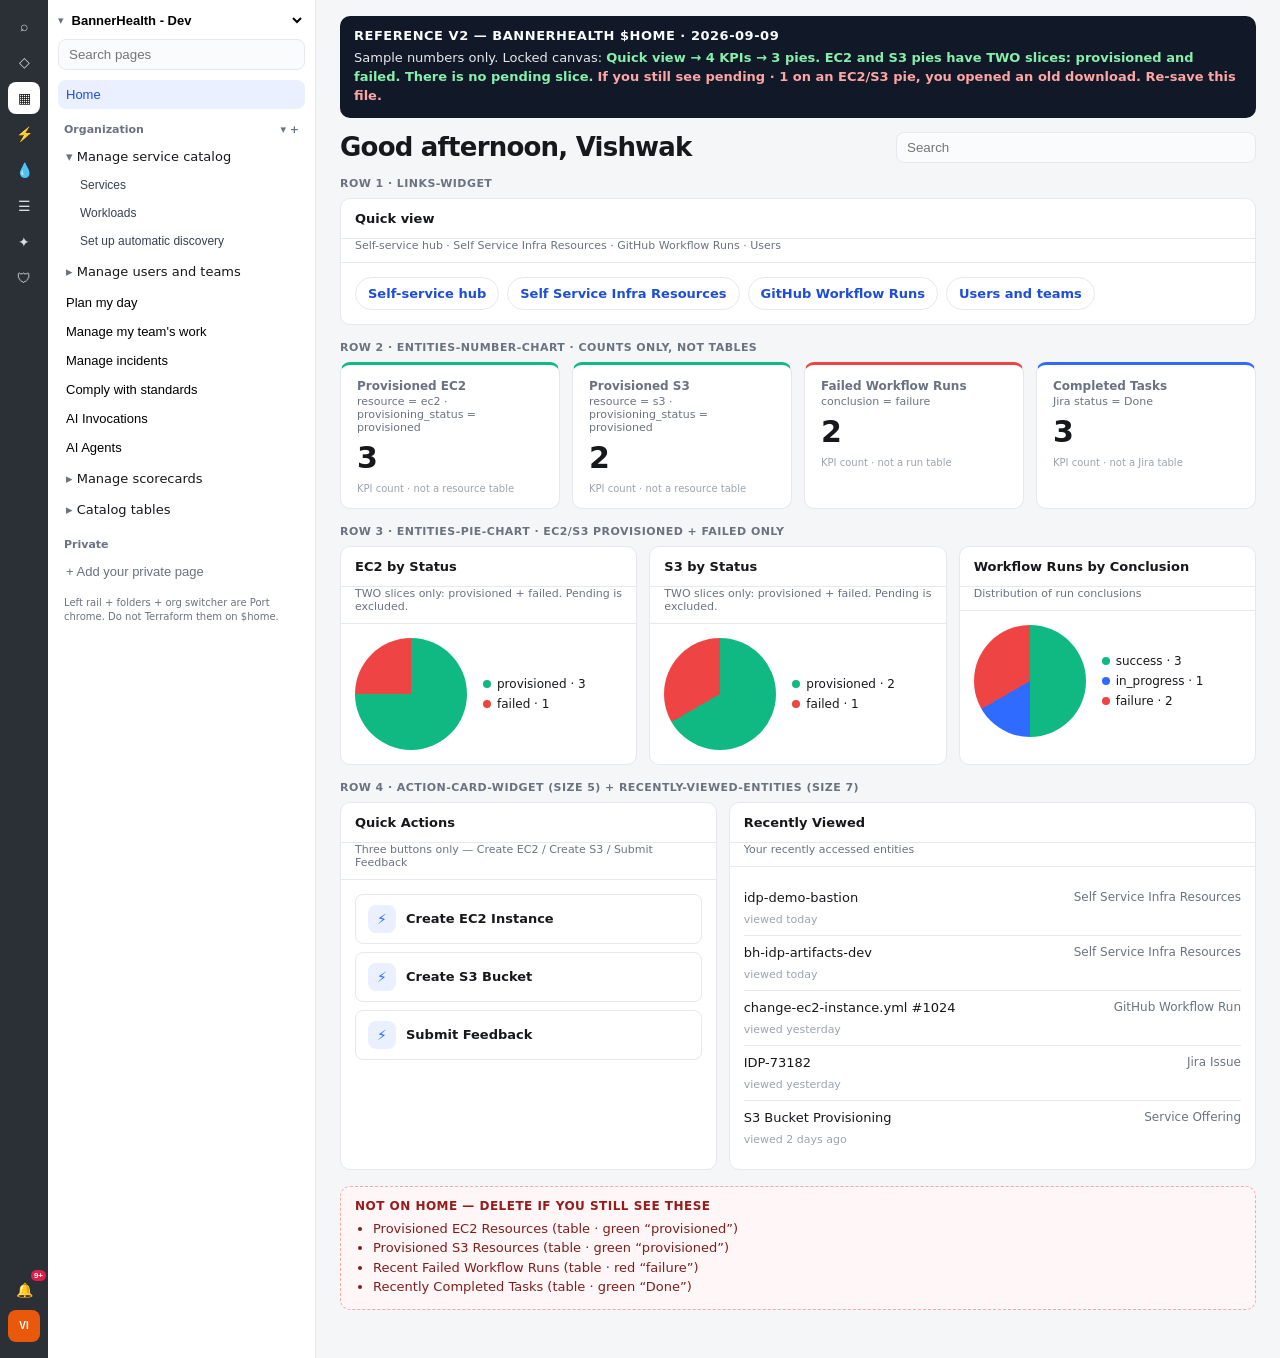
==== commit 410bb106: "Merge 032d8c46051b2558b4c9d8f30c6fca8d210092ba into 0e3db2cbd625789bf4f1486c408e162650370def" ====
--- a/dashboard/OPEN-THIS.html
+++ b/dashboard/OPEN-THIS.html
@@ -3,7 +3,7 @@
 <head>
   <meta charset="UTF-8" />
   <meta name="viewport" content="width=device-width, initial-scale=1.0" />
-  <title>BannerHealth Home — reference dashboard</title>
+  <title>BannerHealth Home v2 — EC2/S3 pies have no pending</title>
   <style>
 :root {
   --bg: #f4f6f8;
@@ -231,11 +231,11 @@
 
     <main>
       <div class="spec">
-        <h2>Reference — BannerHealth $home</h2>
+        <h2>Reference v2 — BannerHealth $home · 2026-09-09</h2>
         <p>
           Sample numbers only. Locked canvas:
-          <span class="keep">Quick view → 4 KPIs → 3 pies (EC2/S3 = provisioned + failed, no pending) → Quick Actions + Recently viewed.</span>
-          <span class="drop">No catalog tables under actions. Service blueprint is data model, not a Home widget.</span>
+          <span class="keep">Quick view → 4 KPIs → 3 pies. EC2 and S3 pies have TWO slices: provisioned and failed. There is no pending slice.</span>
+          <span class="drop">If you still see pending · 1 on an EC2/S3 pie, you opened an old download. Re-save this file.</span>
         </p>
       </div>
 
@@ -290,7 +290,7 @@
       <section class="pies">
         <article class="card">
           <h3>EC2 by Status</h3>
-          <p class="sub">Provisioned and failed only · resource = ec2</p>
+          <p class="sub">TWO slices only: provisioned + failed. Pending is excluded.</p>
           <div class="card-b pie-wrap">
             <div class="pie" style="background:conic-gradient(#10b981 0deg 270deg,#ef4444 270deg 360deg)"></div>
             <div class="legend">
@@ -301,7 +301,7 @@
         </article>
         <article class="card">
           <h3>S3 by Status</h3>
-          <p class="sub">Provisioned and failed only · resource = s3</p>
+          <p class="sub">TWO slices only: provisioned + failed. Pending is excluded.</p>
           <div class="card-b pie-wrap">
             <div class="pie" style="background:conic-gradient(#10b981 0deg 240deg,#ef4444 240deg 360deg)"></div>
             <div class="legend">
